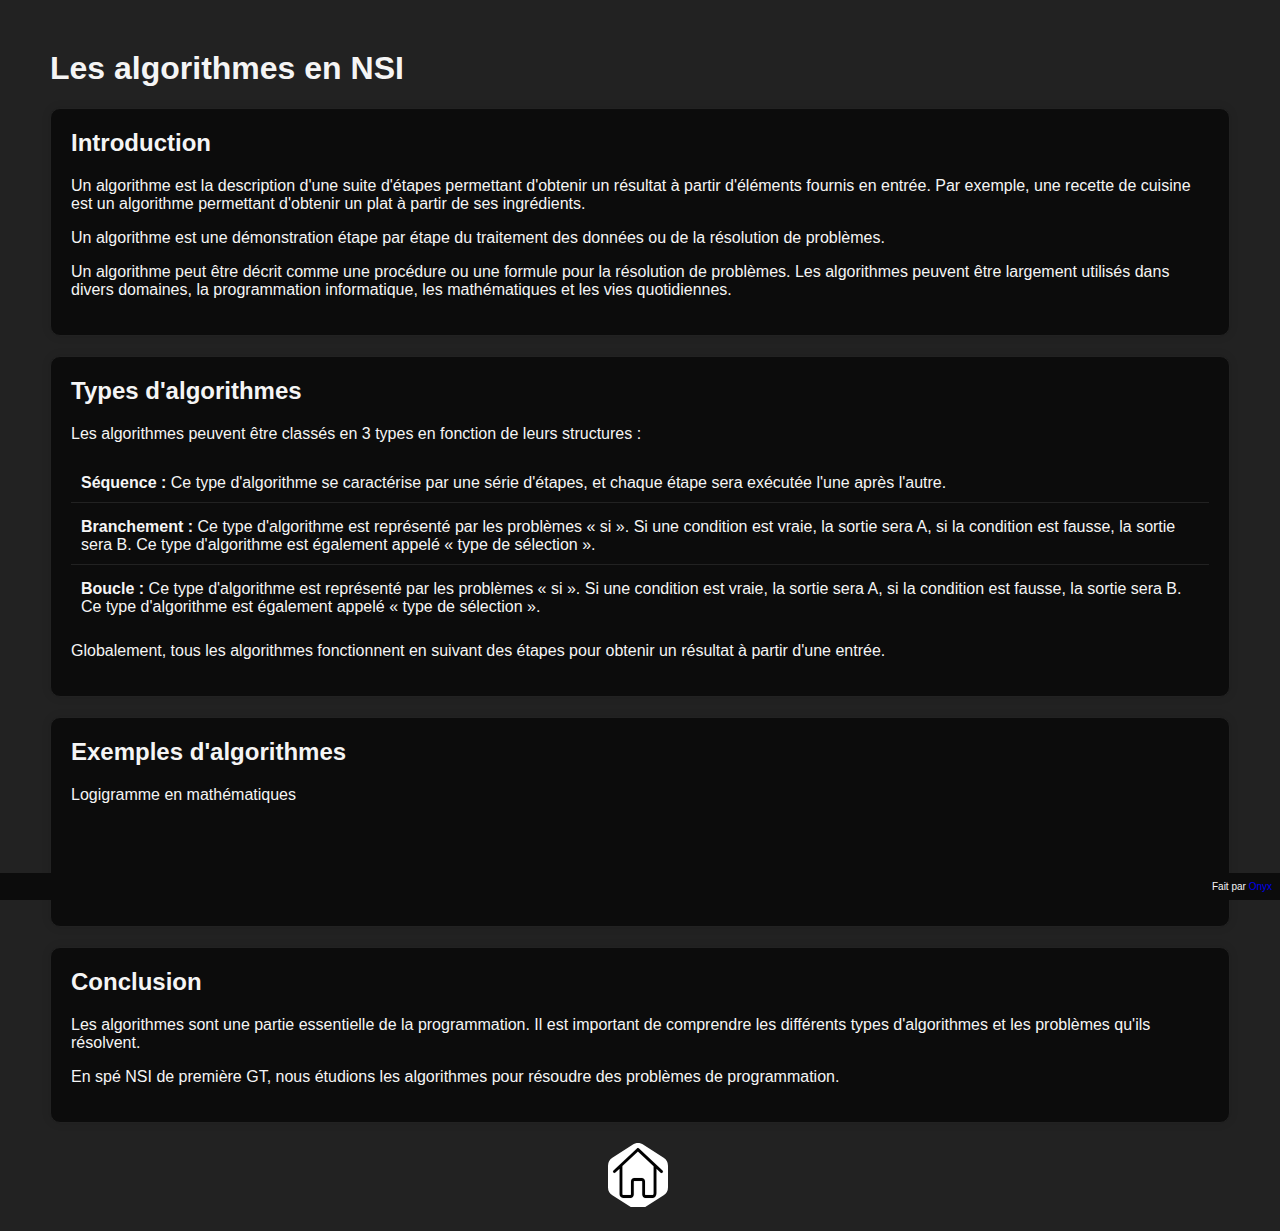
==== algo.html @ 21dbb41e "Update" ====
<!DOCTYPE html>
<html lang="fr">

<head>
    <meta charset="UTF-8">
    <meta name="viewport" content="width=device-width, initial-scale=1.0">
    <title>Les algorithmes en NSI</title>
    <link rel="stylesheet" href="style.css">
</head>

<body>
    <header>
        <h1>Les algorithmes en NSI</h1>
    </header>
    <main>
        <section>
            <h2>Introduction</h2>
            <p>Un algorithme est la description d'une suite d'étapes permettant d'obtenir un résultat à partir d'éléments fournis en entrée. Par exemple, une recette de cuisine est un algorithme permettant d'obtenir un plat à partir de ses ingrédients.</p>
            <p>Un algorithme est une démonstration étape par étape du traitement des données ou de la résolution de problèmes.</p>
            <p>Un algorithme peut être décrit comme une procédure ou une formule pour la résolution de problèmes. Les algorithmes peuvent être largement utilisés dans divers domaines, la programmation informatique, les mathématiques et les vies quotidiennes.</p>
        </section>
        <section>
            <h2>Types d'algorithmes</h2>
            <p>Les algorithmes peuvent être classés en 3 types en fonction de leurs structures :</p>
            <ul>
                <li><b>Séquence :</b> Ce type d'algorithme se caractérise par une série d'étapes, et chaque étape sera exécutée l'une après l'autre.</li>
                <li><b>Branchement :</b> Ce type d'algorithme est représenté par les problèmes « si ». Si une condition est vraie, la sortie sera A, si la condition est fausse, la sortie sera B. Ce type d'algorithme est également appelé « type de sélection ».</li>
                <li><b>Boucle :</b> Ce type d'algorithme est représenté par les problèmes « si ». Si une condition est vraie, la sortie sera A, si la condition est fausse, la sortie sera B. Ce type d'algorithme est également appelé « type de sélection ».</li>
            </ul>
            <p>Globalement, tous les algorithmes fonctionnent en suivant des étapes pour obtenir un résultat à partir d'une entrée.</p>
        </section>
        <section>
            <h2>Exemples d'algorithmes</h2>
            <div class="hstack">
                <div>
                    <p>Logigramme en mathématiques</p>
                    <img src="">
                </div>
                <div>
                    <p></p>
                    <img src="">
                </div>
                <div>
                    <p></p>
                    <img src="">
                </div>
            </div>
        </section>
        <section>
            <h2>Conclusion</h2>
            <p>Les algorithmes sont une partie essentielle de la programmation. Il est important de comprendre les différents types d'algorithmes et les problèmes qu'ils résolvent.</p>
            <p>En spé NSI de première GT, nous étudions les algorithmes pour résoudre des problèmes de programmation.</p>
        </section>
        <a href="index.html" class="home" title="Retour">
            <svg fill="#000" height="64px" width="64px" version="1.1" id="Capa_1" viewBox="-48.62 -48.62 583.44 583.44"
                xml:space="preserve" stroke="#000" transform="rotate(0)" sodipodi:docname="home.svg"
                inkscape:version="1.2.2 (b0a8486541, 2022-12-01)"
                xmlns:inkscape="http://www.inkscape.org/namespaces/inkscape"
                xmlns:sodipodi="http://sodipodi.sourceforge.net/DTD/sodipodi-0.dtd" xmlns="http://www.w3.org/2000/svg"
                xmlns:svg="http://www.w3.org/2000/svg">
                <defs id="defs95" />
                <sodipodi:namedview id="namedview93" pagecolor="#505050" bordercolor="#eeeeee" borderopacity="1"
                    inkscape:showpageshadow="0" inkscape:pageopacity="0" inkscape:pagecheckerboard="0"
                    inkscape:deskcolor="#505050" showgrid="false" inkscape:zoom="6.2890625" inkscape:cx="31.006211"
                    inkscape:cy="34.742857" inkscape:window-width="1854" inkscape:window-height="1011"
                    inkscape:window-x="0" inkscape:window-y="0" inkscape:window-maximized="1"
                    inkscape:current-layer="Capa_1" />

                <g id="SVGRepo_bgCarrier" stroke-width="0"
                    transform="matrix(0.99999993,0,0,1.0474384,-18.232484,2.1420898)">

                    <path transform="matrix(36.465,0,0,36.465,-48.62,-48.62)" fill="#ffffff"
                        d="m 9.166,0.33 a 2.25,2.25 0 0 0 -2.332,0 L 1.584,3.512 A 2.25,2.25 0 0 0 0.5,5.436 v 5.128 a 2.25,2.25 0 0 0 1.084,1.924 l 5.25,3.182 a 2.25,2.25 0 0 0 2.332,0 l 5.25,-3.182 A 2.25,2.25 0 0 0 15.5,10.564 V 5.436 A 2.25,2.25 0 0 0 14.416,3.512 Z"
                        strokewidth="0" id="path83" />

                </g>

                <g id="SVGRepo_tracerCarrier" stroke-linecap="round" stroke-linejoin="round" stroke="#CCCCCC"
                    stroke-width="15.558272000000002" />

                <g id="SVGRepo_iconCarrier" transform="matrix(0.93559339,0,0,0.98042386,-2.5748929,-13.472688)">
                    <g id="g89">
                        <path
                            d="m 481.708,220.456 -228.8,-204.6 c -0.4,-0.4 -0.8,-0.7 -1.3,-1 -5,-4.8 -13,-5 -18.3,-0.3 l -228.8,204.6 c -5.6,5 -6,13.5 -1.1,19.1 2.7,3 6.4,4.5 10.1,4.5 3.2,0 6.4,-1.1 9,-3.4 l 41.2,-36.9 v 7.2 106.8 124.6 c 0,18.7 15.2,34 34,34 0.3,0 0.5,0 0.8,0 0.3,0 0.5,0 0.8,0 h 70.6 c 17.6,0 31.9,-14.3 31.9,-31.9 v -121.3 c 0,-2.7 2.2,-4.9 4.9,-4.9 h 72.9 c 2.7,0 4.9,2.2 4.9,4.9 v 121.3 c 0,17.6 14.3,31.9 31.9,31.9 h 72.2 c 19,0 34,-18.7 34,-42.6 v -111.2 -34 -83.5 l 41.2,36.9 c 2.6,2.3 5.8,3.4 9,3.4 3.7,0 7.4,-1.5 10.1,-4.5 4.8,-5.6 4.3,-14.1 -1.2,-19.1 z m -86.2,66.7 v 34 111.1 c 0,9.7 -4.8,15.6 -7,15.6 h -72.2 c -2.7,0 -4.9,-2.2 -4.9,-4.9 v -121.1 c 0,-17.6 -14.3,-31.9 -31.9,-31.9 h -72.9 c -17.6,0 -31.9,14.3 -31.9,31.9 v 121.3 c 0,2.7 -2.2,4.9 -4.9,4.9 h -70.6 c -0.3,0 -0.5,0 -0.8,0 -0.3,0 -0.5,0 -0.8,0 -3.8,0 -7,-3.1 -7,-7 v -124.7 -106.8 -31.3 l 151.8,-135.6 153.1,136.9 z"
                            id="path87" />
                    </g>
                </g>

            </svg>
        </a>
    </main>
    <footer>
        Fait par <a href="https://linktr.ee/onyyyx" target="_blank" rel="noopener noreferrer">Onyx</a>
    </footer>
</body>

</html>
---- style.css ----
html {
    transition: background 0.2s ease-in-out;
    height: 100%;
    background-position: center;
    background-repeat: no-repeat;
    background-size: cover;
}

body {
    color: whitesmoke;
    background-color: #222;
    font-family: 'Montserrat', sans-serif;
    margin: 50px;
}

a {
    text-decoration: none;
}

/** Widget **/
.chapters {
    display: grid;
    grid-template-columns: repeat(3, 1fr);
    grid-gap: 20px;
}

.widget {
    margin: 10px;
    padding: 20px;
    background-color: #333;
    border-radius: 10px;
    text-align: center;
    box-shadow: 0 0 10px rgba(0, 0, 0, 0.1);
    width: 150px;
    display: block;
    transition: transform 0.2s ease-in-out;
}

.widget:hover {
    transform: scale(1.1);
}

.widget img {
    width: 100%;
    height: max-content;
    object-fit: cover;
    border-radius: 10px;
}

.widget p {
    margin-top: 10px;
    font-size: 18px;
    font-weight: bold;
    color: #fff;
}

/* Content */
section {
    background-color: #0c0c0c;
    padding: 20px;
    margin-bottom: 20px;
    border: 1px solid #222;
    border-radius: 10px;
    box-shadow: 0 0 10px rgba(0, 0, 0, 0.1);
}

h2 {
    margin-top: 0;
}

ul {
    list-style: none;
    padding: 0;
    margin: 0;
}

li {
    padding: 15px 15px 10px 10px;
    border-bottom: 1px solid #222;
}

li:last-child {
    border-bottom: none;
}

a.home {
    display: block;
    margin: 0 auto 20px;
    text-align: center;
    padding-bottom: 20px;
}

footer {
    background-color: #0c0c0c;
    padding: .5rem;
    text-align: end;
    font-size: 10px;
    position: fixed;
    bottom: 0;
    left: 0;
    width: 100%;
    box-sizing: border-box;
}
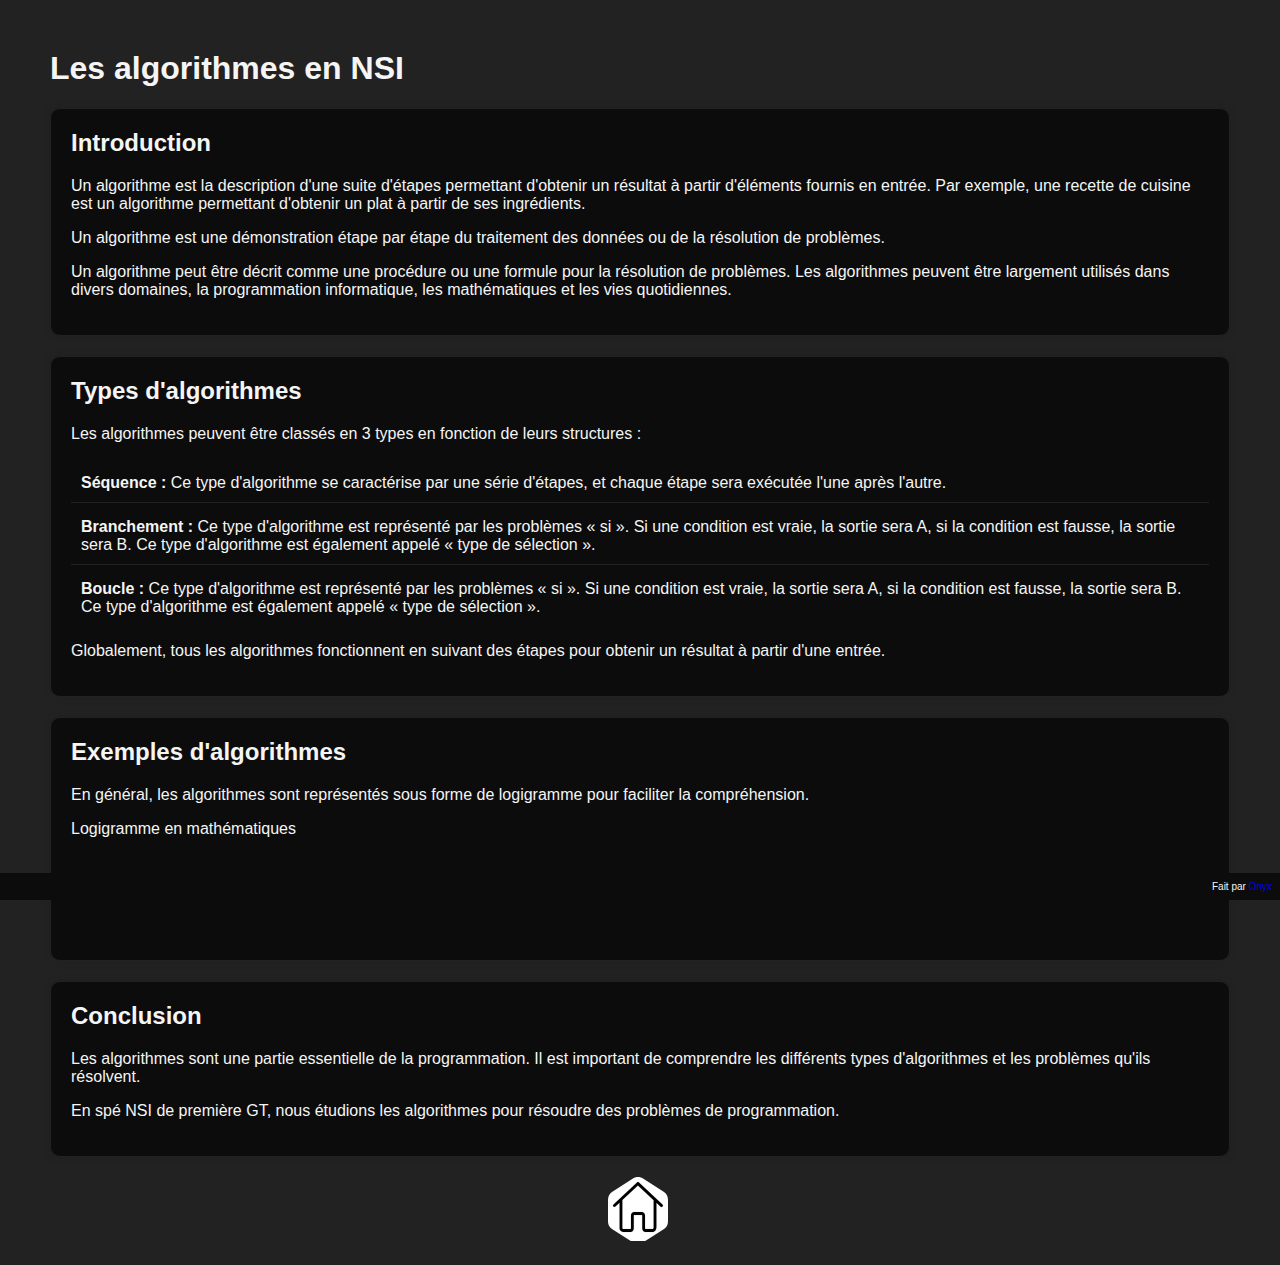
==== commit dcebba68: "Update" ====
--- a/algo.html
+++ b/algo.html
@@ -31,6 +31,7 @@
         </section>
         <section>
             <h2>Exemples d'algorithmes</h2>
+            <p>En général, les algorithmes sont représentés sous forme de logigramme pour faciliter la compréhension.</p>
             <div class="hstack">
                 <div>
                     <p>Logigramme en mathématiques</p>
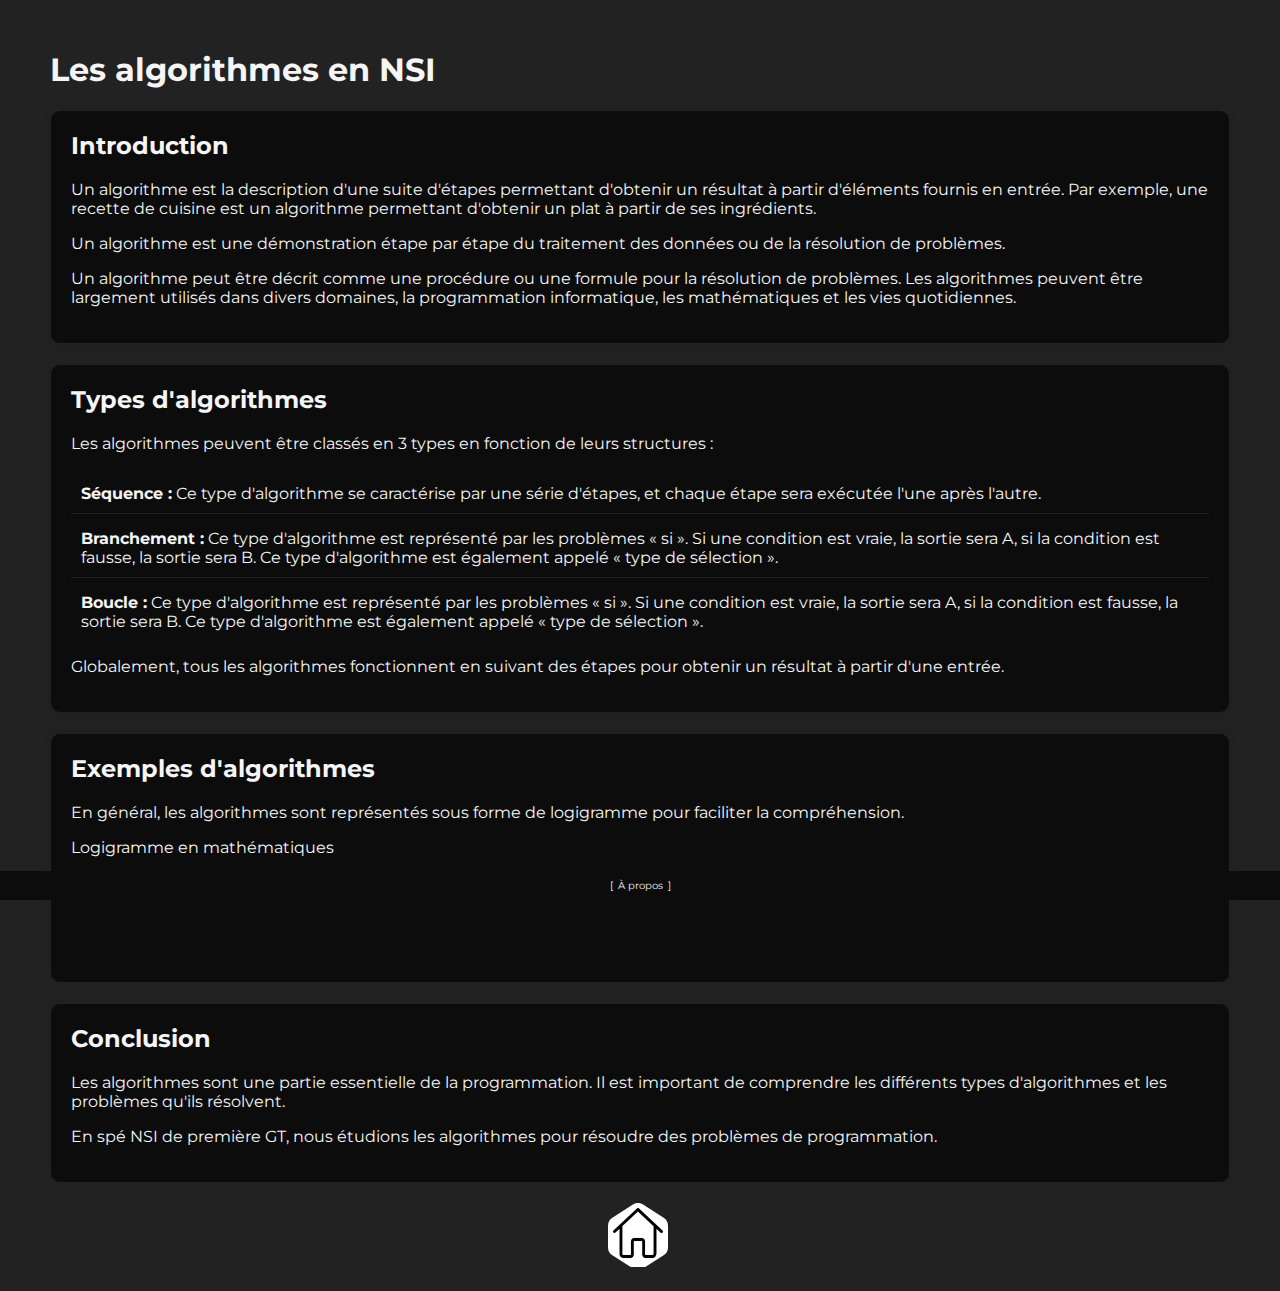
==== commit 82c2eeda: "Update" ====
--- a/algo.html
+++ b/algo.html
@@ -5,6 +5,8 @@
     <meta charset="UTF-8">
     <meta name="viewport" content="width=device-width, initial-scale=1.0">
     <title>Les algorithmes en NSI</title>
+    <link rel="preconnect" href="https://fonts.gstatic.com">
+    <link href="https://fonts.googleapis.com/css2?family=Montserrat:wght@400;700&display=swap" rel="stylesheet">
     <link rel="stylesheet" href="style.css">
 </head>
 
@@ -91,7 +93,7 @@
         </a>
     </main>
     <footer>
-        Fait par <a href="https://linktr.ee/onyyyx" target="_blank" rel="noopener noreferrer">Onyx</a>
+        <a href="apropos.html">À propos</a>
     </footer>
 </body>
 
--- a/style.css
+++ b/style.css
@@ -58,6 +58,7 @@
 section {
     background-color: #0c0c0c;
     padding: 20px;
+    font-family: 'Montserrat', sans-serif;
     margin-bottom: 20px;
     border: 1px solid #222;
     border-radius: 10px;
@@ -93,11 +94,35 @@
 footer {
     background-color: #0c0c0c;
     padding: .5rem;
-    text-align: end;
+    text-align: center;
     font-size: 10px;
     position: fixed;
     bottom: 0;
     left: 0;
     width: 100%;
     box-sizing: border-box;
+}
+
+footer a {
+    color: whitesmoke;
+}
+
+footer a::before {
+    content: "[";
+    padding-right: 5px;
+    transition: 0.2s;
+}
+
+footer a::after {
+    content: ']';
+    padding-left: 5px;
+    transition: 0.2s;
+}
+
+footer a:hover::before {
+    padding-right: 2px;
+}
+
+footer a:hover::after {
+    padding-left: 2px;
 }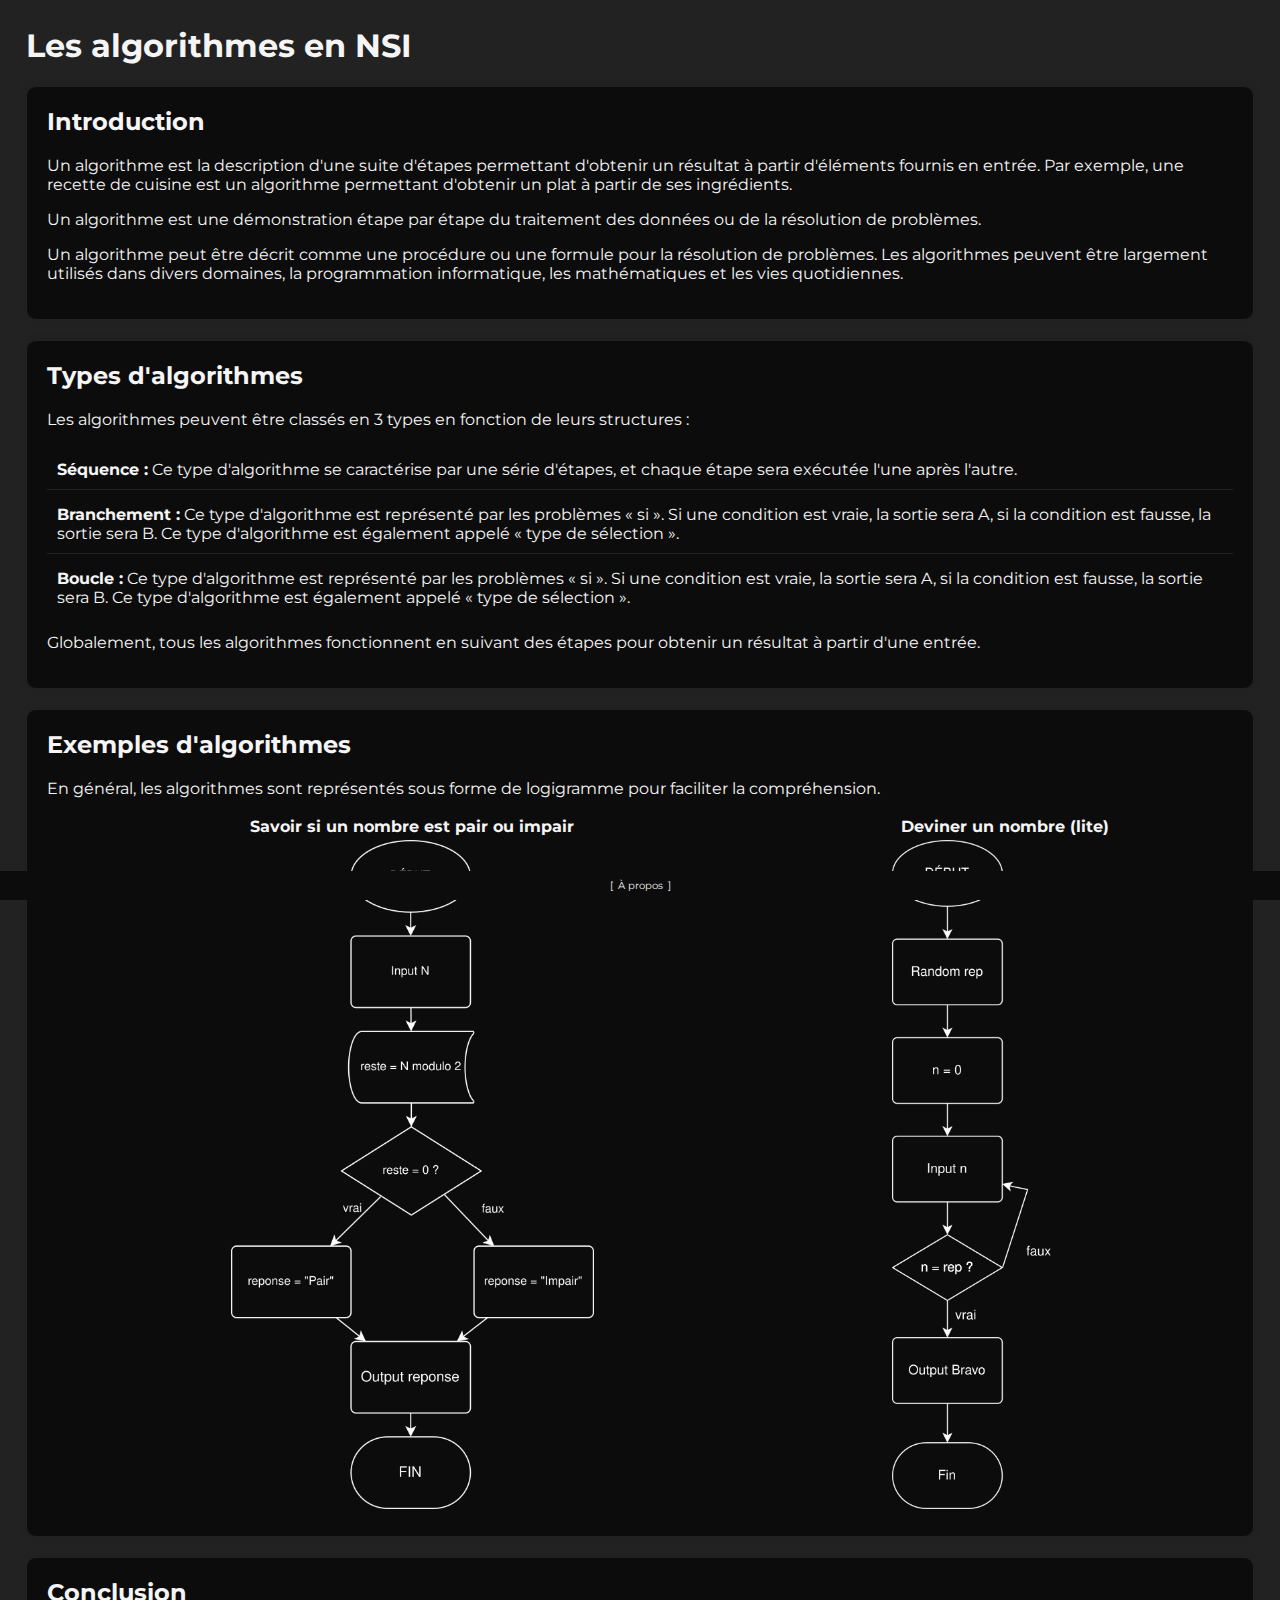
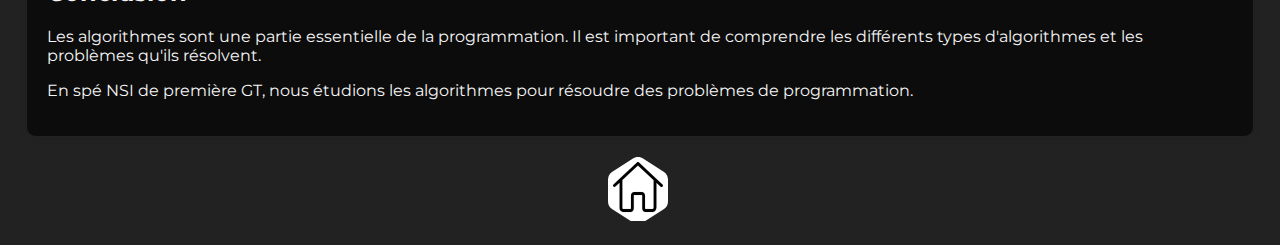
==== commit b7379316: "Update" ====
--- a/algo.html
+++ b/algo.html
@@ -34,20 +34,16 @@
         <section>
             <h2>Exemples d'algorithmes</h2>
             <p>En général, les algorithmes sont représentés sous forme de logigramme pour faciliter la compréhension.</p>
-            <div class="hstack">
-                <div>
-                    <p>Logigramme en mathématiques</p>
-                    <img src="">
-                </div>
-                <div>
-                    <p></p>
-                    <img src="">
-                </div>
-                <div>
-                    <p></p>
-                    <img src="">
-                </div>
-            </div>
+            <table class="hstack">
+                <tr>
+                    <th>Savoir si un nombre est pair ou impair</th>
+                    <th>Deviner un nombre (lite)</th>
+                </tr>
+                <tr>
+                    <td><img src="images/algo/pairimpair.png"></td>
+                    <td><img src="images/algo/deviner.png"></td>
+                </tr>
+            </table>
         </section>
         <section>
             <h2>Conclusion</h2>
--- a/style.css
+++ b/style.css
@@ -10,7 +10,7 @@
     color: whitesmoke;
     background-color: #222;
     font-family: 'Montserrat', sans-serif;
-    margin: 50px;
+    margin: 2%;
 }
 
 a {
@@ -125,4 +125,14 @@
 
 footer a:hover::after {
     padding-left: 2px;
-}+}
+
+.hstack {
+    text-align: center;
+    width: 100%;
+}
+.hstack img {
+    max-width: 50%;
+    transition: 0.2s;
+    position: relative;
+}
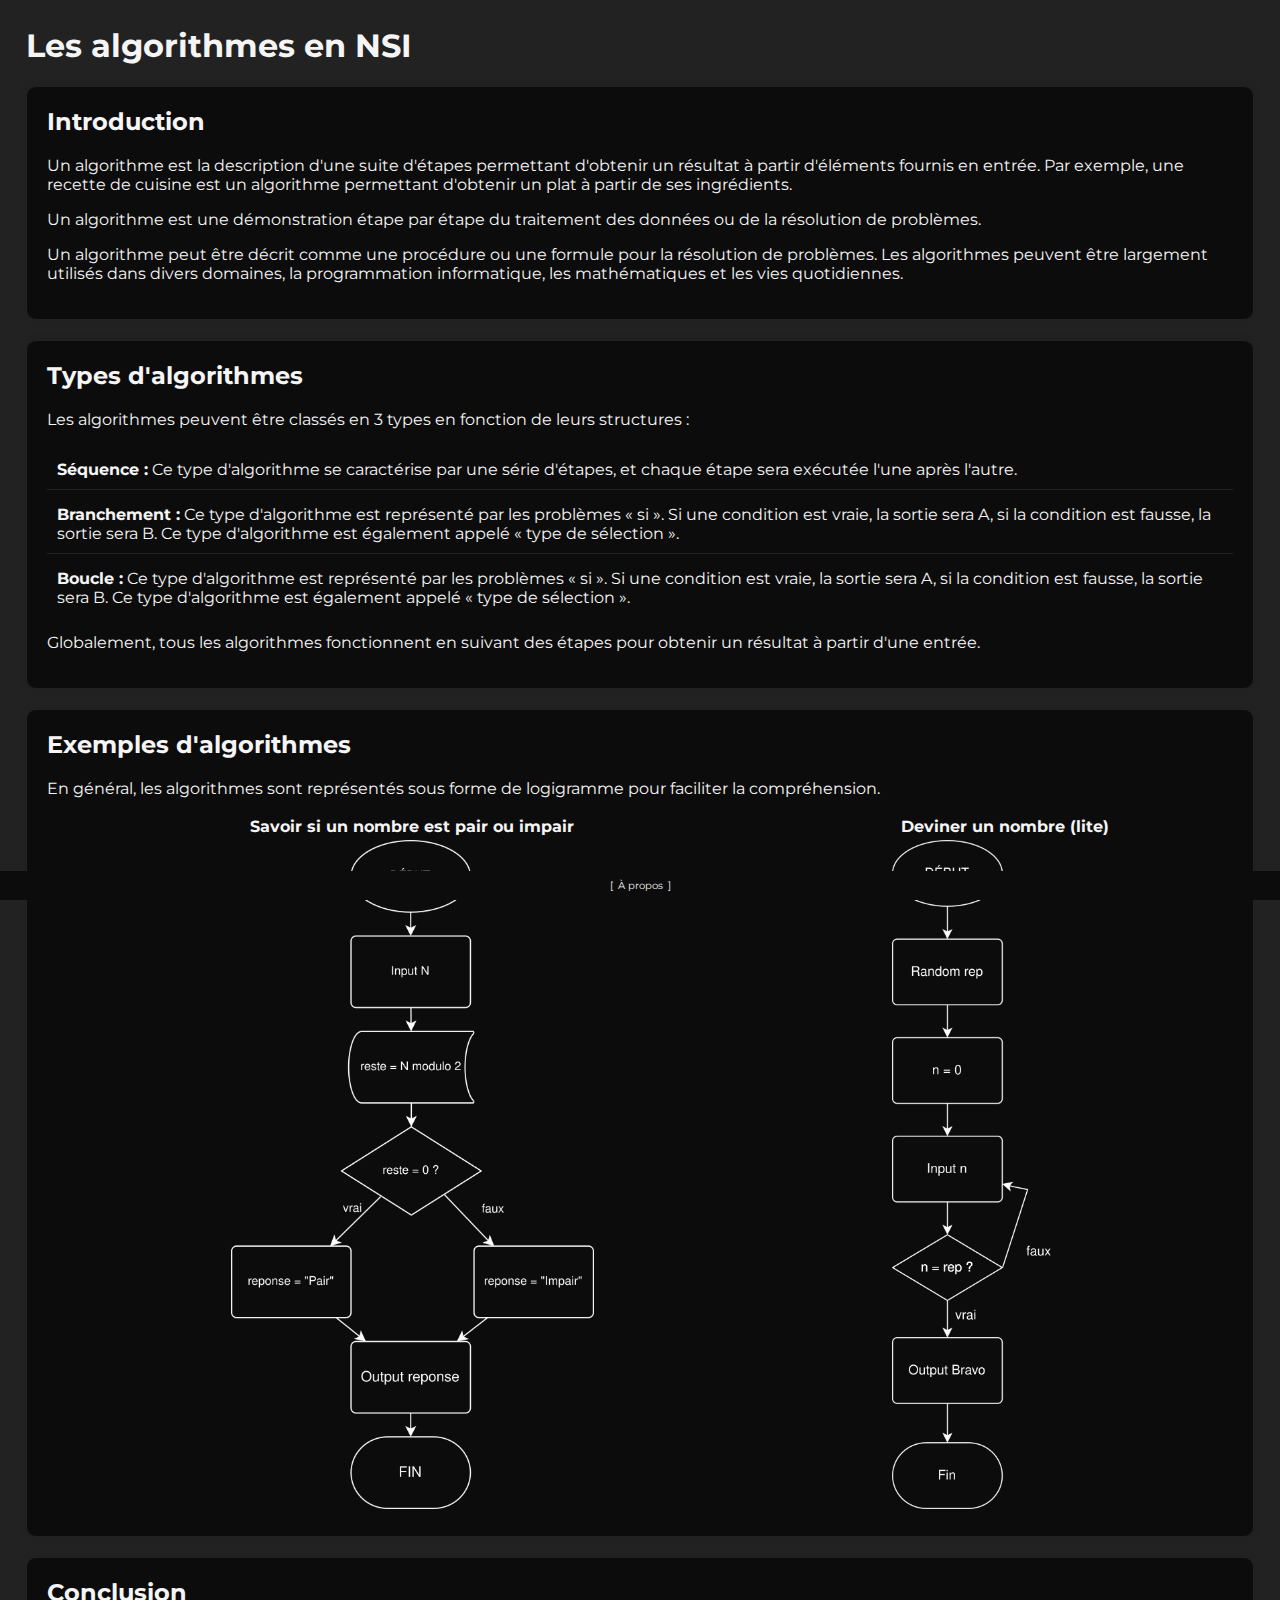
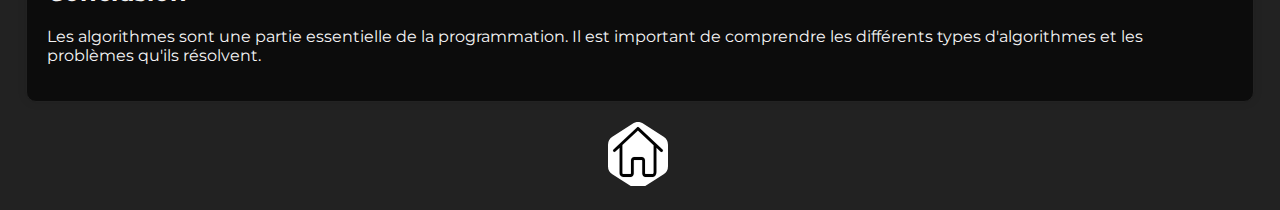
==== commit 42664467: "Update" ====
--- a/algo.html
+++ b/algo.html
@@ -4,7 +4,7 @@
 <head>
     <meta charset="UTF-8">
     <meta name="viewport" content="width=device-width, initial-scale=1.0">
-    <title>Les algorithmes en NSI</title>
+    <title>Les algorithmes </title>
     <link rel="preconnect" href="https://fonts.gstatic.com">
     <link href="https://fonts.googleapis.com/css2?family=Montserrat:wght@400;700&display=swap" rel="stylesheet">
     <link rel="stylesheet" href="style.css">
@@ -48,7 +48,6 @@
         <section>
             <h2>Conclusion</h2>
             <p>Les algorithmes sont une partie essentielle de la programmation. Il est important de comprendre les différents types d'algorithmes et les problèmes qu'ils résolvent.</p>
-            <p>En spé NSI de première GT, nous étudions les algorithmes pour résoudre des problèmes de programmation.</p>
         </section>
         <a href="index.html" class="home" title="Retour">
             <svg fill="#000" height="64px" width="64px" version="1.1" id="Capa_1" viewBox="-48.62 -48.62 583.44 583.44"
--- a/style.css
+++ b/style.css
@@ -15,6 +15,7 @@
 
 a {
     text-decoration: none;
+    color: #21b2a6;
 }
 
 /** Widget **/
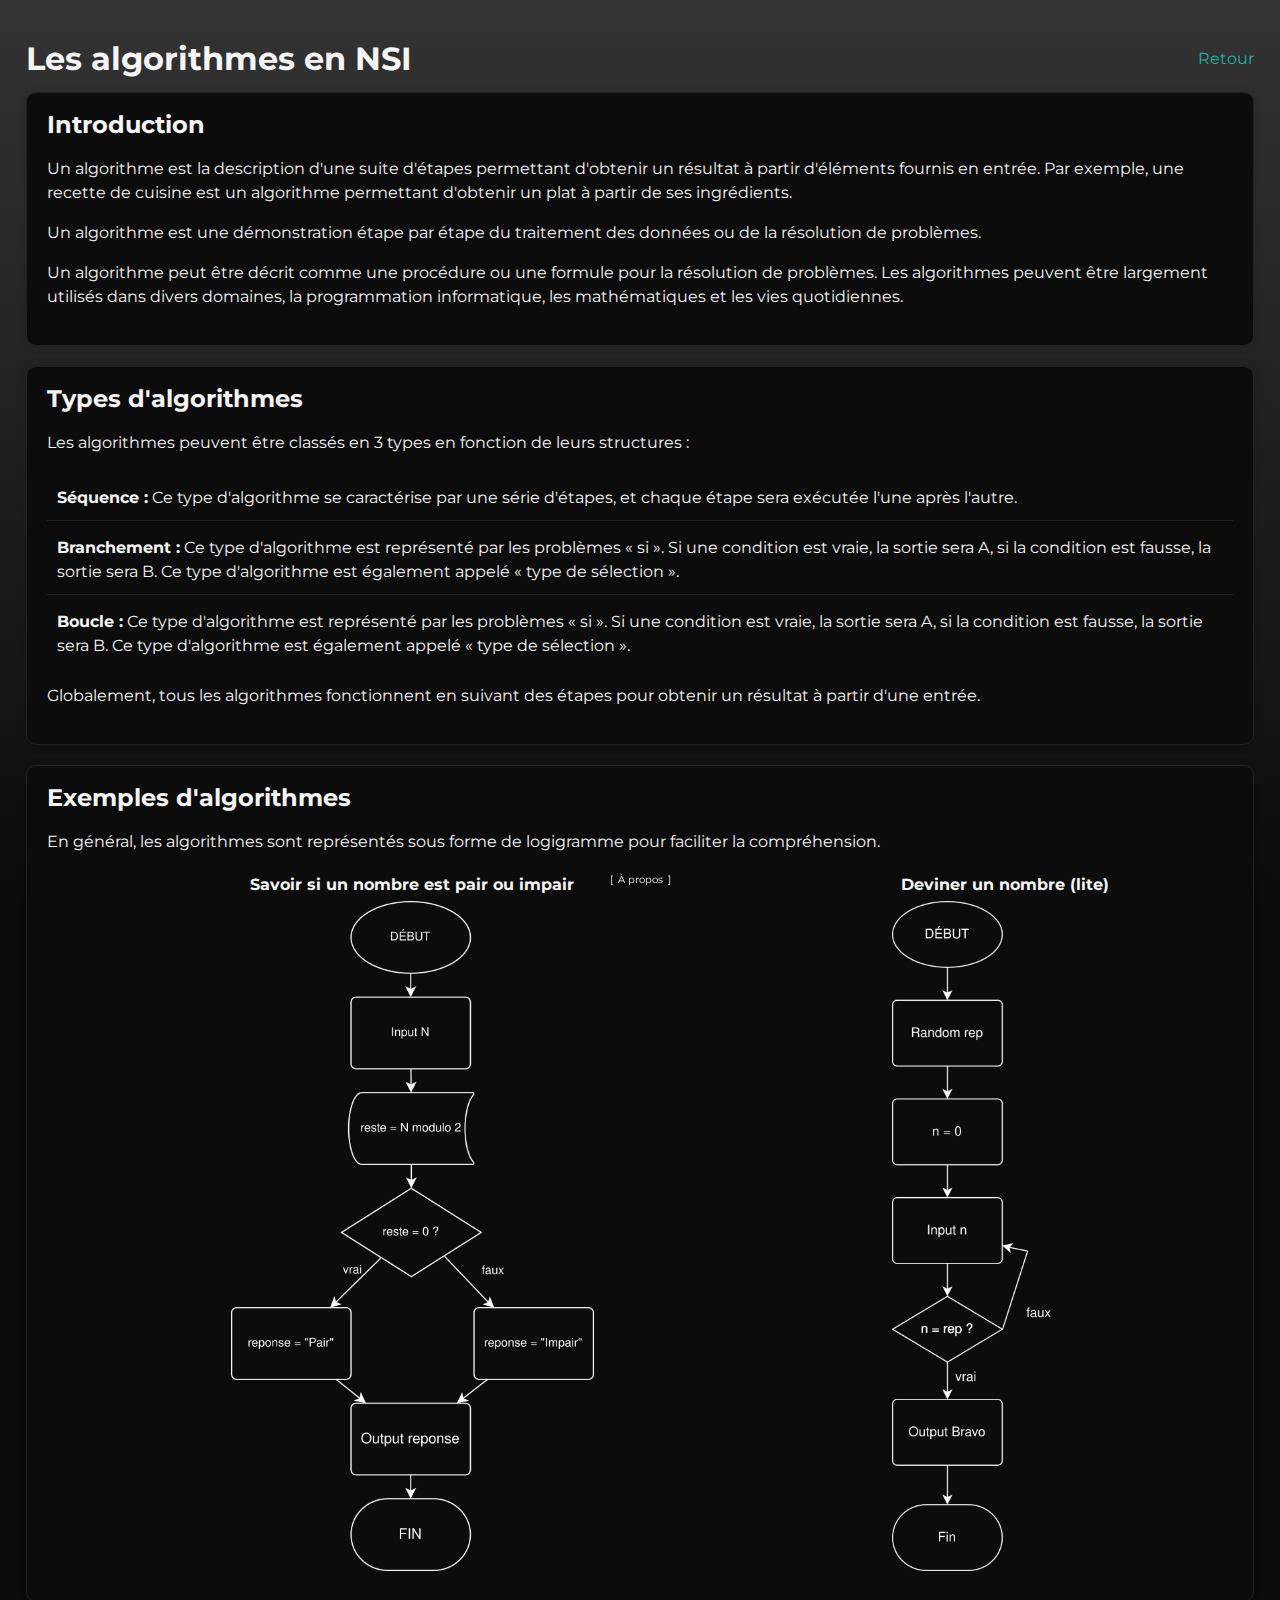
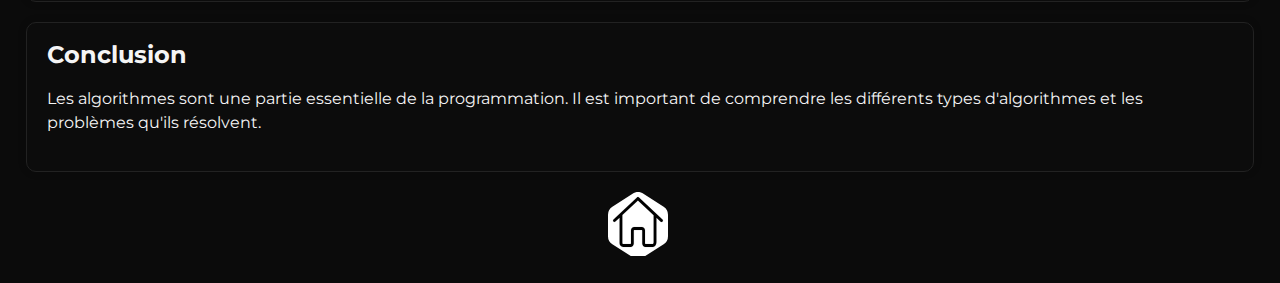
==== commit 46510f72: "Update" ====
--- a/algo.html
+++ b/algo.html
@@ -5,6 +5,7 @@
     <meta charset="UTF-8">
     <meta name="viewport" content="width=device-width, initial-scale=1.0">
     <title>Les algorithmes </title>
+    <link rel="icon" href="images/favicon.png">
     <link rel="preconnect" href="https://fonts.gstatic.com">
     <link href="https://fonts.googleapis.com/css2?family=Montserrat:wght@400;700&display=swap" rel="stylesheet">
     <link rel="stylesheet" href="style.css">
@@ -13,6 +14,7 @@
 <body>
     <header>
         <h1>Les algorithmes en NSI</h1>
+        <a href="index.html">Retour</a>
     </header>
     <main>
         <section>
--- a/style.css
+++ b/style.css
@@ -1,16 +1,18 @@
 html {
-    transition: background 0.2s ease-in-out;
-    height: 100%;
+    background: linear-gradient(to bottom, #333, #0b0b0b);
+    background-size: cover;
     background-position: center;
     background-repeat: no-repeat;
-    background-size: cover;
+    width: auto;
+    height: 100vh;
+    background-color: #0b0b0b;
 }
 
 body {
     color: whitesmoke;
-    background-color: #222;
     font-family: 'Montserrat', sans-serif;
     margin: 2%;
+    line-height: 1.5rem;
 }
 
 a {
@@ -32,7 +34,8 @@
     border-radius: 10px;
     text-align: center;
     box-shadow: 0 0 10px rgba(0, 0, 0, 0.1);
-    width: 150px;
+    width: 20vw;
+    height: auto;
     display: block;
     transition: transform 0.2s ease-in-out;
 }
@@ -43,7 +46,7 @@
 
 .widget img {
     width: 100%;
-    height: max-content;
+    height: auto;
     object-fit: cover;
     border-radius: 10px;
 }
@@ -85,15 +88,37 @@
     border-bottom: none;
 }
 
-a.home {
+.home {
     display: block;
-    margin: 0 auto 20px;
+    margin:  auto 20px;
     text-align: center;
     padding-bottom: 20px;
 }
 
+.home svg {
+
+    transition: transform 0.5s ease-in-out;
+}
+
+.home svg:hover {
+    transform: scale(1.2);
+}
+
+header {
+    display: flex;
+    align-items: center;
+}
+
+header h1, header a {
+    flex: 1;
+}
+
+header a {
+    text-align: right;
+}
+
 footer {
-    background-color: #0c0c0c;
+    /* background-color: #0c0c0c; */
     padding: .5rem;
     text-align: center;
     font-size: 10px;
@@ -137,3 +162,22 @@
     transition: 0.2s;
     position: relative;
 }
+
+code {
+    display: block;
+    margin: 1em 0;
+    background-color: #333;
+    padding: 10px;
+    border-radius: 10px;
+    box-shadow: 1px 1px 10px #333;
+    color: #aaffaa;
+}
+
+#code {
+    background-color: #333;
+    padding: 5px;
+    border-radius: 5px;
+    color: #aaffaa;
+    margin-top: 0;
+
+}
